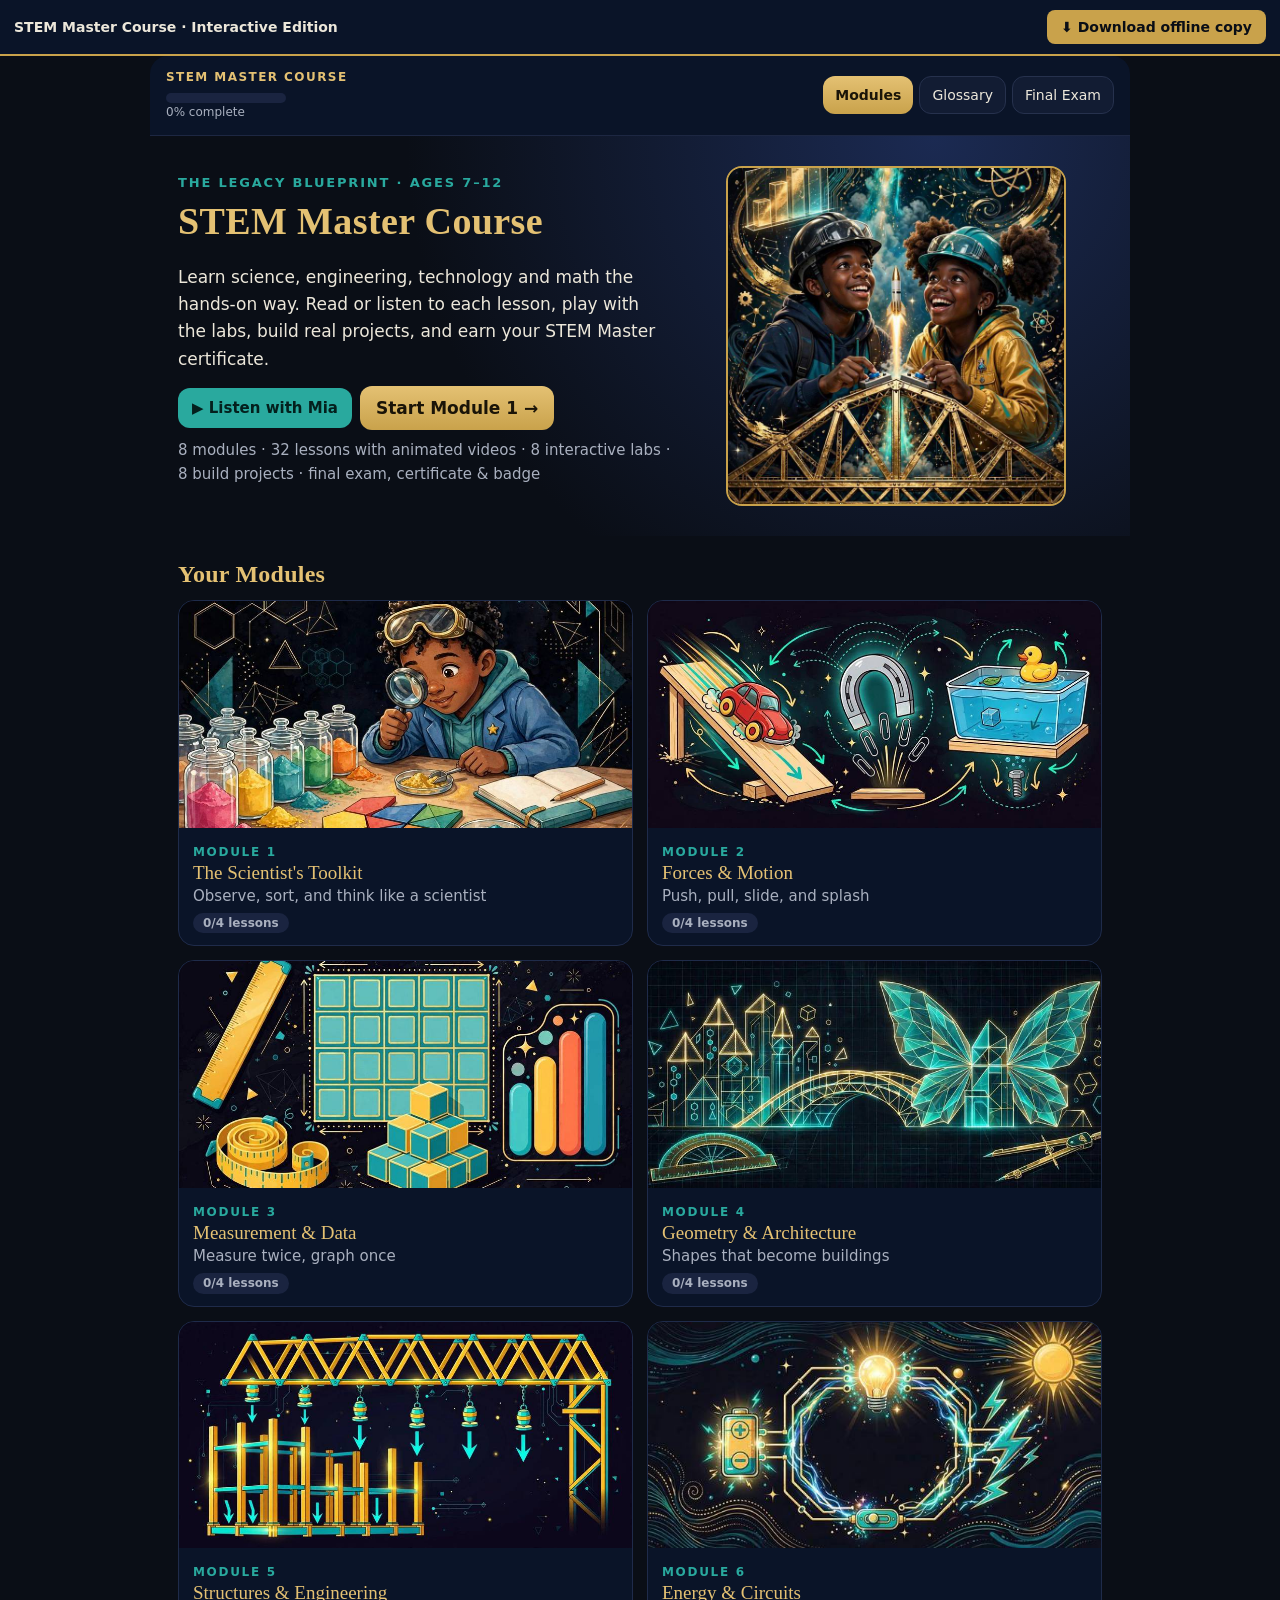
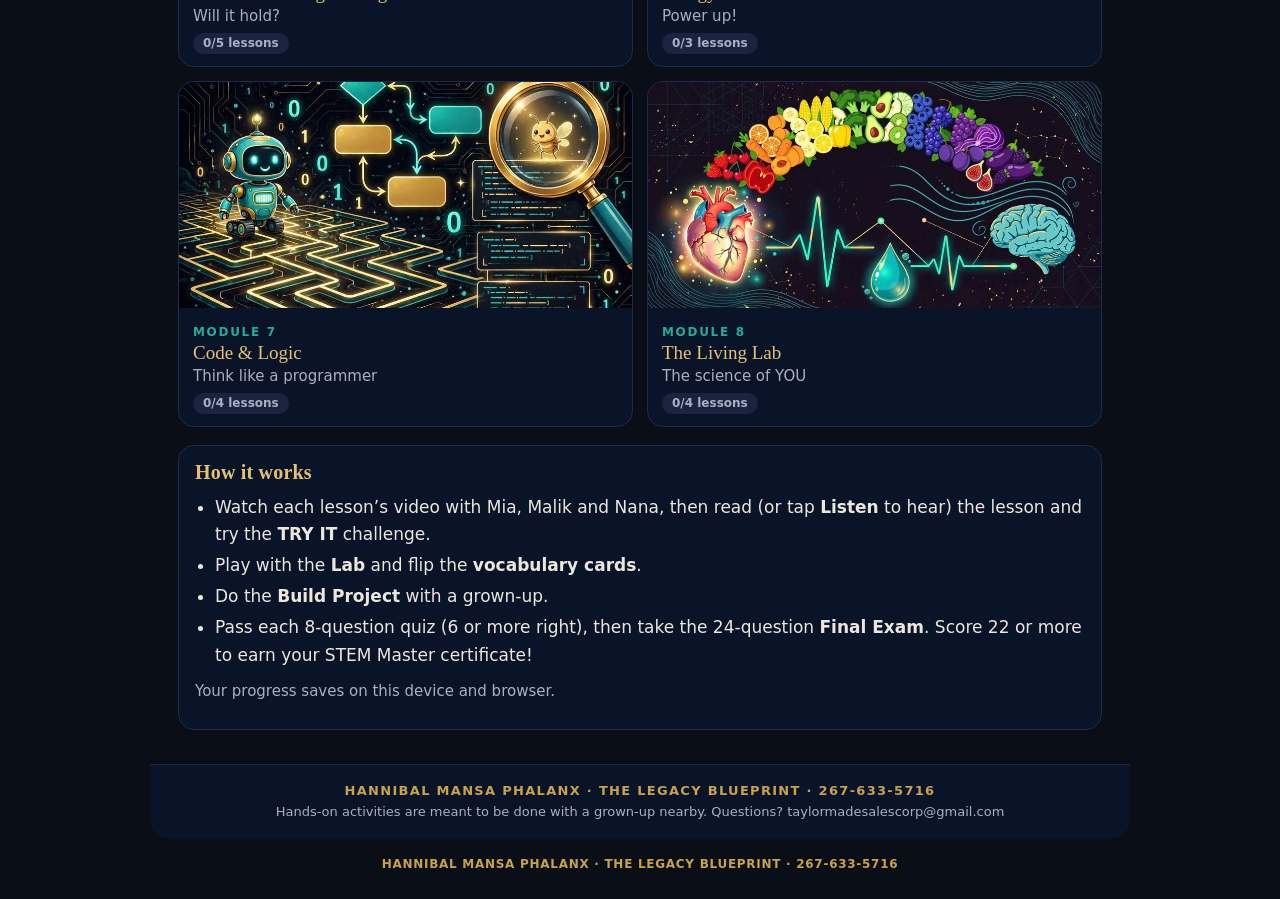
==== docs/stem-course/index.html @ 764b4c74 "STEM course: re-voiced lesson and module videos (one voice per character), GitHub Pages edition in d" ====
<!doctype html><html lang="en"><head><meta charset="utf-8"><meta name="viewport" content="width=device-width,initial-scale=1"><meta name="robots" content="noindex,nofollow"><title>STEM Master Course</title></head><body style="margin:0;background:#0A0E16;padding:0"><div style="background:#0A1428;border-bottom:2px solid #C9A24B;padding:10px 14px;display:flex;flex-wrap:wrap;gap:10px;align-items:center;justify-content:space-between;font:600 14px/1.3 system-ui,sans-serif;color:#ECE7DA"><span>STEM Master Course · Interactive Edition</span><a href="STEM-Master-Course-Offline.zip" download style="background:#C9A24B;color:#0A0E16;text-decoration:none;padding:8px 14px;border-radius:8px;font-weight:800">⬇ Download offline copy</a></div><div id="hmpc"><noscript>This course needs JavaScript turned on. Please enable JavaScript in your browser to start learning.</noscript><div id="hmpc-root">Loading your STEM course…</div></div>
<style>
#hmpc{--ob:#0A0E16;--ob2:#0A1428;--ob3:#121c33;--gold:#C9A24B;--gold2:#E4C173;--cream:#ECE7DA;--teal:#29A99E;--red:#e0675a;--mut:#a9b0bf;
background:var(--ob);color:var(--cream);font-family:"Nunito","Trebuchet MS",system-ui,-apple-system,sans-serif;font-size:17px;line-height:1.6;border-radius:18px;overflow:hidden;max-width:980px;margin:0 auto;text-align:left;-webkit-text-size-adjust:100%}
#hmpc *{box-sizing:border-box}
#hmpc h1,#hmpc h2,#hmpc h3,#hmpc h4{font-family:Georgia,"Times New Roman",serif;color:var(--gold2);line-height:1.2;margin:0 0 .5em;letter-spacing:.01em;text-transform:none}
#hmpc h1{font-size:30px}#hmpc h2{font-size:24px}#hmpc h3{font-size:20px}#hmpc h4{font-size:17px;color:var(--gold)}
#hmpc p{margin:0 0 .8em;color:var(--cream)}
#hmpc a{color:var(--gold2)}
#hmpc img{max-width:100%;display:block;height:auto}
#hmpc button{font:inherit;cursor:pointer;border:0;border-radius:12px;min-height:44px;padding:10px 16px;line-height:1.2;transition:transform .1s,background .2s;text-transform:none;letter-spacing:normal;box-shadow:none;margin:0;width:auto}
#hmpc button:active{transform:scale(.97)}
#hmpc button:focus-visible,#hmpc input:focus-visible{outline:3px solid var(--teal);outline-offset:2px}
#hmpc .b-gold{background:linear-gradient(180deg,var(--gold2),var(--gold));color:#1a1408;font-weight:800}
#hmpc .b-teal{background:var(--teal);color:#04201d;font-weight:800}
#hmpc .b-ghost{background:transparent;color:var(--gold2);border:1.5px solid var(--gold)}
#hmpc .b-dim{background:var(--ob3);color:var(--cream);border:1px solid #26314d}
#hmpc input[type=text],#hmpc input[type=number]{font:inherit;background:#0e1730;color:var(--cream);border:1.5px solid #34406a;border-radius:10px;padding:10px 12px;min-height:44px;width:100%;max-width:260px}
#hmpc input[type=range]{width:100%;accent-color:var(--teal)}
#hmpc .wrap{padding:18px 16px 28px}
#hmpc .top{display:flex;align-items:center;gap:10px;justify-content:space-between;padding:12px 16px;background:var(--ob2);border-bottom:1px solid #1d2742;position:sticky;top:0;z-index:5}
#hmpc .brand{font-weight:900;letter-spacing:.12em;font-size:12px;color:var(--gold2);text-transform:uppercase}
#hmpc .nav{display:flex;gap:6px;flex-wrap:wrap}
#hmpc .nav button{min-height:38px;padding:6px 12px;font-size:14px}
#hmpc .bar{height:10px;background:#1a2440;border-radius:99px;overflow:hidden}
#hmpc .bar>i{display:block;height:100%;background:linear-gradient(90deg,var(--teal),var(--gold2));border-radius:99px;transition:width .4s}
#hmpc .hero{display:grid;gap:18px;align-items:center;padding:20px 16px;background:radial-gradient(circle at 80% 0,#1b2a52 0,var(--ob) 60%)}
#hmpc .hero img{border-radius:16px;border:2px solid var(--gold);width:100%;max-width:340px;justify-self:center}
#hmpc .kicker{color:var(--teal);font-weight:800;font-size:13px;letter-spacing:.14em;text-transform:uppercase;margin-bottom:6px}
#hmpc .grid{display:grid;gap:14px;grid-template-columns:1fr}
#hmpc .card{background:var(--ob2);border:1px solid #1f2b4a;border-radius:16px;overflow:hidden}
#hmpc .card .in{padding:14px 16px}
#hmpc .mcard{text-align:left;padding:0;background:var(--ob2);border:1px solid #1f2b4a;border-radius:16px;overflow:hidden;color:var(--cream);width:100%;display:block}
#hmpc .mcard img{width:100%;aspect-ratio:2/1;object-fit:cover}
#hmpc .mcard .in{padding:12px 14px}
#hmpc .mnum{color:var(--teal);font-size:12px;font-weight:900;letter-spacing:.14em}
#hmpc .mt{font-family:Georgia,serif;font-size:19px;color:var(--gold2);display:block;margin:2px 0}
#hmpc .pill{display:inline-block;padding:3px 10px;border-radius:99px;font-size:12px;font-weight:800;background:#1a2440;color:var(--mut)}
#hmpc .pill.ok{background:rgba(41,169,158,.18);color:#5fe0d3}
#hmpc .banner{width:100%;aspect-ratio:2.4/1;object-fit:cover}
#hmpc .tabs{display:flex;gap:6px;overflow-x:auto;padding:10px 16px;background:var(--ob2);border-bottom:1px solid #1d2742;scrollbar-width:thin}
#hmpc .tabs button{white-space:nowrap;min-height:38px;padding:6px 12px;font-size:14px;background:var(--ob3);color:var(--cream);border:1px solid #26314d}
#hmpc .tabs button.on{background:var(--gold);color:#1a1408;font-weight:800;border-color:var(--gold)}
#hmpc .lesson{border-left:4px solid var(--gold);padding:4px 0 4px 14px;margin:18px 0}
#hmpc .try{background:rgba(41,169,158,.1);border:1px dashed var(--teal);border-radius:12px;padding:12px 14px;margin:10px 0}
#hmpc .try b{color:#5fe0d3}
#hmpc .safety{background:rgba(224,103,90,.12);border:1px solid var(--red);border-radius:12px;padding:12px 14px;margin:12px 0}
#hmpc .listen{display:inline-flex;align-items:center;gap:8px;background:var(--teal);color:#04201d;font-weight:800;font-size:15px;min-height:40px;padding:6px 14px}
#hmpc .vocab{display:grid;grid-template-columns:repeat(2,1fr);gap:10px}
#hmpc .flip{perspective:800px;min-height:118px;background:none;padding:0;border-radius:14px}
#hmpc .flip .fi{position:relative;width:100%;height:100%;min-height:118px;transition:transform .5s;transform-style:preserve-3d}
#hmpc .flip.f .fi{transform:rotateY(180deg)}
#hmpc .flip .fa,#hmpc .flip .fb{position:absolute;inset:0;backface-visibility:hidden;-webkit-backface-visibility:hidden;border-radius:14px;display:flex;align-items:center;justify-content:center;padding:10px;text-align:center}
#hmpc .flip .fa{background:var(--ob3);border:1.5px solid var(--gold);color:var(--gold2);font-weight:900;font-size:15px;letter-spacing:.06em}
#hmpc .flip .fb{background:var(--gold);color:#1a1408;transform:rotateY(180deg);font-size:14px;font-weight:700}
#hmpc .lab{background:#0c1530;border:1.5px solid var(--teal);border-radius:16px;padding:14px;margin:12px 0}
#hmpc .row{display:flex;gap:8px;flex-wrap:wrap;align-items:center;margin:8px 0}
#hmpc .fb-ok{color:#5fe0d3;font-weight:800}
#hmpc .fb-no{color:#ff9d92;font-weight:800}
#hmpc .q{background:var(--ob2);border:1px solid #1f2b4a;border-radius:14px;padding:14px;margin:12px 0}
#hmpc .q .opts{display:grid;gap:8px;margin-top:8px}
#hmpc .q .opts button{text-align:left;background:var(--ob3);color:var(--cream);border:1.5px solid #2a3658;width:100%}
#hmpc .q .opts button.sel{border-color:var(--gold2);background:#1d2848}
#hmpc .q .opts button.right{border-color:var(--teal);background:rgba(41,169,158,.2)}
#hmpc .q .opts button.wrong{border-color:var(--red);background:rgba(224,103,90,.18)}
#hmpc .why{font-size:15px;color:var(--mut);margin-top:8px}
#hmpc ol.steps{padding-left:22px;margin:0 0 10px}#hmpc ol.steps li{margin:6px 0}
#hmpc ul.dots{padding-left:20px;margin:0 0 10px}#hmpc ul.dots li{margin:4px 0}
#hmpc svg text{font-family:"Nunito","Trebuchet MS",sans-serif}
#hmpc .diagram{background:#0c1530;border:1px solid #24305a;border-radius:14px;padding:10px;margin:12px 0}
#hmpc .vwrap{margin:6px 0 16px}#hmpc .mvideo{width:100%;border-radius:14px;border:2px solid var(--gold);background:#000;display:block;aspect-ratio:16/9}
#hmpc .foot{background:var(--ob2);border-top:1px solid #1d2742;padding:16px;text-align:center;font-size:13px;color:var(--mut)}
#hmpc .foot b{color:var(--gold);letter-spacing:.1em}
#hmpc .cert{background:var(--cream);color:#1a1408;border:10px double var(--gold);border-radius:8px;padding:28px 20px;text-align:center;margin:12px 0}
#hmpc .cert h2{color:#7a5a12;font-size:28px}#hmpc .cert p{color:#2a2416}
#hmpc .cert .nm{font-family:Georgia,serif;font-size:30px;color:#0A1428;border-bottom:2px solid var(--gold);display:inline-block;padding:0 18px 4px;margin:8px 0 12px}
#hmpc .muted{color:var(--mut);font-size:15px}
#hmpc .gl{display:grid;gap:8px}
#hmpc .gl div{background:var(--ob2);border:1px solid #1f2b4a;border-radius:12px;padding:10px 12px}
#hmpc .gl b{color:var(--gold2);letter-spacing:.05em}
#hmpc .center{text-align:center}
#hmpc .robo{display:grid;grid-template-columns:repeat(5,1fr);gap:4px;max-width:300px;margin:8px 0}
#hmpc .robo div{aspect-ratio:1;border-radius:8px;background:#16213f;display:flex;align-items:center;justify-content:center;font-size:22px}
#hmpc .robo .w{background:#3a2a1a}#hmpc .robo .g{background:rgba(41,169,158,.35)}
#hmpc .prog{font-family:ui-monospace,Menlo,monospace;background:#070b14;border:1px solid #26314d;border-radius:10px;padding:8px 10px;min-height:44px;word-break:break-all;color:#5fe0d3}
@media(min-width:700px){#hmpc .hero{grid-template-columns:1.2fr 1fr;padding:30px 28px}#hmpc .grid{grid-template-columns:1fr 1fr}#hmpc .wrap{padding:24px 28px 34px}#hmpc .vocab{grid-template-columns:repeat(3,1fr)}#hmpc h1{font-size:38px}}
@media print{body *{visibility:hidden!important}#hmpc .cert,#hmpc .cert *{visibility:visible!important}#hmpc .cert{position:fixed;left:0;top:0;width:100%;margin:0}}
</style>
<script>
(function(){
"use strict";
var D={"welcome":"Learn science, engineering, technology and math the hands-on way. Read or listen to each lesson, play with the labs, build real projects, and earn your STEM Master certificate.","mods":[{"n":1,"title":"The Scientist's Toolkit","tag":"Observe, sort, and think like a scientist","intro":"Every scientist — from lab researchers to bridge engineers — starts with the same tools: sharp eyes, good questions, and honest records. In this module you will train your senses, sort the world into groups, spot patterns, and run your first real experiment using the scientific method.","objs":["Use all five senses to make careful observations.","Sort objects by their properties.","Find and extend patterns.","Follow the five steps of the scientific method."],"lessons":[{"num":"1.1","title":"Your Five Super-Senses","paras":["Scientists observe with their five senses: sight, hearing, smell, taste, and touch.","A good observation describes exactly what you notice, not how you feel about it. \"The leaf is green and waxy\" is an observation. \"The leaf is pretty\" is an opinion.","Each sense catches different clues. Your eyes see color and shape. Your ears hear high and low sounds, and loud and soft ones. Your nose can warn you before your eyes do, like when you smell rain before a storm arrives. Your skin tells you if something is rough or smooth, hot or cold.","Safety rule: scientists never taste or touch unknown things. In a lab, you only use taste and touch when your teacher says it is safe."],"try":"Close your eyes. Have a partner hand you three objects. Describe each using touch alone — then open your eyes and check. How many properties did you get right?"},{"num":"1.2","title":"Sorting the World","paras":["Sorting means grouping things by a shared property: color, shape, size, texture, or what they are made of. When you sort your toys into bins, you are doing exactly what museum scientists do with fossils.","The property you choose is called the sorting rule. One collection can be sorted many ways — buttons can be sorted by color, by number of holes, or by size. Each rule shows you something different.","Engineers sort too. Builders sort materials: wood here, steel there, glass over there. Sorting keeps big projects organized."],"try":"Grab 20 small objects. Sort them by one rule, then re-sort the same objects by a different rule. Which rule was easiest? Which showed you something surprising?"},{"num":"1.3","title":"Patterns Everywhere","paras":["A pattern is anything that repeats in a regular way: red-blue-red-blue, or 2-4-6-8. Once you find the rule of a pattern, you can predict what comes next — and prediction is the heart of science.","Patterns hide in nature: the stripes on a tiger, the segments of a pinecone, day following night. They hide in buildings too: windows marching across a skyscraper in a perfect row.","Math patterns use numbers. In 5, 10, 15, 20, the rule is 'add 5.' The next number is 25. Finding rules in number patterns trains the same brain muscle engineers use to spot problems in data."],"try":"What comes next? 3, 6, 9, 12, __. Now make up your own number pattern and challenge a partner to find your rule."},{"num":"1.4","title":"The Scientific Method","paras":["The scientific method is a five-step recipe for discovering truth: 1) Ask a QUESTION. 2) Make a HYPOTHESIS — a testable prediction. 3) TEST it with a fair experiment. 4) OBSERVE and record DATA. 5) Draw a CONCLUSION.","A fair test changes only ONE thing at a time. If you test whether ramp height affects car speed, you must use the same car and the same ramp surface every time — only the height changes. Everything else stays the same.","Here is the secret most people miss: a hypothesis that turns out wrong is still a success. You learned something true about the world. Scientists celebrate wrong predictions because each one points toward the right answer."],"try":"Question: does ice melt faster in sunlight or in shade? Write your hypothesis. Then test it with two ice cubes, one in each spot. Write down what you see every 5 minutes."}],"build":{"title":"The Mystery Powder Lab","mission":"Use observation and sorting to tell three mystery white powders apart — like a forensic scientist.","materials":["Salt, sugar, and baking soda (labeled A, B, C by a grown-up)","3 spoons","Magnifier","3 cups of water","Paper and pencil for your data table"],"steps":["SAFETY FIRST: look and touch only. Do NOT taste anything.","Observe each powder with your eyes and the magnifier. Record color, grain size, and shape.","Rub a pinch between your fingers. Record how each feels.","Stir one spoonful of each into its own cup of water. Watch for 2 minutes. Record what happens.","Sort your observations into a table. Which powder is which? Write your conclusion and your evidence."],"think":["Which powder has the biggest grains?","Which one disappeared fastest in water?","Which two look most alike, and how did you tell them apart?"],"science":"You just did real analytical science. Forensic labs identify unknown substances the same way: observe properties, run tests, compare results, and conclude based on evidence — never on guessing."}},{"n":2,"title":"Forces & Motion","tag":"Push, pull, slide, and splash","intro":"Everything that moves does so because a force pushed or pulled it. In this module you will race cars down ramps, boss magnets around, and discover why some things float and others sink. Forces are invisible — but their effects are everywhere.","objs":["Describe pushes and pulls as forces.","Explain how ramp height and friction change motion.","Predict what magnets will attract or repel.","Connect floating and sinking to density."],"lessons":[{"num":"2.1","title":"Pushes and Pulls","paras":["A force is simply a push or a pull. Kicking a ball is a push. Opening a door is a pull. Every motion you have ever seen started with a force.","Bigger forces make bigger changes. A gentle push rolls a ball slowly; a hard kick sends it flying. The direction of the force decides the direction of the motion — push the swing from behind and it moves forward.","Engineers think in forces all day. When they design a bridge, they ask: which way will the wind push? How hard will traffic press down? Every structure is an answer to forces."],"try":"Roll a ball with a soft push, then a hard push. Measure how far each roll goes. What changed — and what stayed the same?"},{"num":"2.2","title":"Friction and Ramps","paras":["Friction is the force that fights sliding. Rough surfaces, like carpet, grab things and slow them down. Smooth surfaces, like ice, let things glide. That is why sleds zoom on snow but crawl on grass.","A ramp turns height into speed. Gravity pulls the car down the slope. A steeper ramp gives gravity a stronger pull, so the car goes faster and rolls farther.","Here is how to make it a fair test. To prove that height matters, keep the car, the ramp surface, and the way you let go exactly the same. Change ONLY the height. That is the scientific method from Module 1 in action!"],"try":"Slide a book across carpet, then across a smooth floor. Which surface has more friction? How could you measure the difference?"},{"num":"2.3","title":"Marvelous Magnets","paras":["Magnets pull certain metals — iron and steel — toward them without touching. This invisible pull works through paper, water, and even your hand.","Every magnet has two poles: north and south. Opposite poles ATTRACT (pull together). Like poles REPEL (push apart). You can feel the repel force pushing back when you force two north poles together.","Magnets are engineering tools, not just toys. They hold cabinet doors shut, spin the motors in fans and electric cars, and let maglev trains float above their tracks."],"try":"Tape a paperclip to a string. Can you lift it with a magnet without touching it? Now try through a book. What blocks the pull — and what doesn't?"},{"num":"2.4","title":"Sink or Float","paras":["Whether something floats depends on density. Density means how much stuff is packed into a space. Things that are less dense than water float. Things that are more dense than water sink.","A giant steel ship floats because it is full of air. When you count the steel and all that air together, the ship is less dense than water.","Shape matters too. A ball of clay sinks, but the same clay pressed into a wide bowl can float. Boat builders use this trick: they spread the weight out over more water.","Always predict before you test! Scientists make a guess first (your hypothesis from Module 1), and then they check. Were you surprised by anything? A surprise is data, too."],"try":"Predict sink or float for 6 household objects, then test them in a tub. Which prediction surprised you most?"}],"build":{"title":"Ramp Racers","mission":"Run a fair test: does ramp height change how far a car rolls?","materials":["A board or tray (your ramp)","Books to raise one end","A toy car","Ruler or measuring tape","Paper and pencil for your data table"],"steps":["Ask your QUESTION: does a higher ramp make the car roll farther? Write your HYPOTHESIS.","Set the ramp LOW (1 book). Release the car from the top — do not push. Measure how far it rolls past the ramp. Repeat 3 times.","Raise the ramp to MEDIUM (2 books). Repeat 3 runs. Then HIGH (3 books). Repeat 3 runs.","Record every run in a table. Find the average distance for each height.","Draw your CONCLUSION: did height matter? Was your hypothesis right?"],"think":["Why do we release instead of push?","Why repeat each height 3 times?","What would happen with a heavier car? How could you test it fairly?"],"science":"You controlled variables, repeated trials, and averaged results — the exact method professional engineers use when they test everything from car brakes to airplane wings."}},{"n":3,"title":"Measurement & Data","tag":"Measure twice, graph once","intro":"Numbers turn guesses into knowledge. In this module you will master rulers, walk perimeters, cover areas, fill volumes, and turn messy measurements into clean graphs that reveal the truth at a glance.","objs":["Measure length accurately with a ruler.","Estimate before measuring.","Calculate perimeter, area, and volume.","Read and build bar graphs."],"lessons":[{"num":"3.1","title":"Rulers and Estimates","paras":["A ruler turns \"kind of long\" into \"exactly 7 inches.\" Line up the zero mark with one end of the object. Then read the number at the other end. Engineers say, \"Measure twice, cut once,\" because checking is better than guessing.","Before you measure, ESTIMATE. An estimate is a smart guess, like \"I think the book is 6 blocks long.\" Then measure and compare. Estimating trains your brain to sense size, and engineers do it all the time.","Pick the right unit for the job. Use inches or centimeters for small things, feet or meters for rooms, and miles or kilometers for long trips.","Using the wrong units can cause real disasters. A famous spacecraft was lost because one team used pounds (imperial units) and another team used newtons (metric units)."],"try":"Estimate the length of your shoe in blocks, then measure it. How close was your estimate? Try again with your hand — are you getting better?"},{"num":"3.2","title":"Perimeter and Area","paras":["PERIMETER is the trip around a shape. Walk every edge and add the lengths. A rectangle 4 by 3 has perimeter 4 + 3 + 4 + 3 = 14 units. Fences, picture frames, and running tracks are all perimeter problems.","AREA is how much flat space a shape covers — count the unit squares inside. That same 4-by-3 rectangle covers 12 squares. Floors, carpets, and gardens are area problems: area tells builders how much material to buy.","Shortcut for rectangles: perimeter = 2 × (length + width), and area = length × width. But never trust a shortcut you can't explain — walk the edges and count the squares first, then use the fast way."],"try":"Find the perimeter and area of your bedroom door in footsteps. Then check: does area = length × width match your square count?"},{"num":"3.3","title":"Volume: Filling Space","paras":["VOLUME measures how much 3D space something fills, counted in cubes. A box that is 4 cubes long, 3 cubes wide, and 2 cubes tall holds 4 × 3 × 2 = 24 cubes. Each layer holds 12 cubes, and there are 2 layers.","Volume answers the question \"How much fits inside?\" It tells you how much air fills a room, how much water fills a pool, or how many boxes fit in a moving truck.","Length × width × height works for boxes. For strange shapes, scientists drop the object in water and measure how much the water rises. The rise is equal to the object's volume. Clever!"],"try":"How many sugar cubes (or dice) fit in a small box? Predict first, then fill it layer by layer. Multiply length × width × height — does it match?"},{"num":"3.4","title":"Graphs Tell the Story","paras":["A bar graph compares amounts so your eyes can see the winner instantly. Taller bar = bigger number. Scientists graph data because patterns hide in tables but jump out in pictures.","To build one: label what you measured along the bottom, mark numbers up the side, and draw one bar per item. Keep bar widths equal and leave gaps between bars.","Reading a graph is a superpower. Which bar is tallest? How much taller? Are any bars equal? Every news chart, sports stat, and science report is asking you these same questions."],"try":"Count the books in three rooms of your home. Make a bar graph of the results. Which room wins — and by how many books?"}],"build":{"title":"Measure Your World","mission":"Estimate, measure, and graph five objects — then judge your estimating skill with data.","materials":["Ruler or measuring tape","5 objects of different sizes","Paper and pencil","Crayons for your graph"],"steps":["Choose 5 objects. For each, ESTIMATE its length in inches and write it down. No measuring yet!","Now MEASURE each object carefully, lining up the zero mark. Record the real lengths.","For each object, find your error: how far off was your estimate?","Build a BAR GRAPH with two bars per object — estimate vs. real. Label everything.","Compute your average error. Set a goal: can you get your average error under 1 inch next time?"],"think":["Which objects were hardest to estimate? Why?","Did your estimates get better as you went? What did your brain learn?","Where would bad estimating cause real problems?"],"science":"You calibrated a mental instrument — your own sense of size. Carpenters, surgeons, and pilots all train this same skill: estimate first, verify with tools, track the error, improve."}},{"n":4,"title":"Geometry & Architecture","tag":"Shapes that become buildings","intro":"Buildings are geometry you can walk through. In this module you will see shapes hiding in skylines, mirror buildings in half, shrink rooms onto paper, measure angles like a pro, and read blueprints from a bird's-eye view.","objs":["Identify shapes and angles in real structures.","Use symmetry to complete designs.","Draw to scale and read top-view blueprints.","Decode basic blueprint symbols."],"lessons":[{"num":"4.1","title":"Shapes in the Skyline","paras":["Look at any city: triangle roofs, rectangle walls, circle windows, arch doorways. Architects compose buildings from shapes the way writers compose sentences from words.","Some shapes are structural heroes. The TRIANGLE is the strongest shape — it cannot wobble without changing its side lengths, which is why bridges wear triangle armor called trusses. ARCHES and DOMES are curve heroes: they spread weight along their curve instead of letting it pile in one spot.","Once you see shapes in buildings, you cannot unsee them. That is the beginning of architectural vision."],"try":"Shape hunt! Look at the nearest building and list every shape you can find. Can you spot a triangle doing structural work?"},{"num":"4.2","title":"Symmetry: Nature's Favorite Trick","paras":["SYMMETRY means one half mirrors the other. Draw an imaginary line down the middle of a butterfly: left matches right. Buildings love symmetry because it looks balanced and distributes weight evenly.","To test for symmetry, fold the shape along the suspected mirror line. If both halves match exactly, you found it. Some shapes have many mirror lines (a square has four); some have none.","Architects use symmetry as a shortcut: design half the building, mirror it, and the design is done. Nature invented the trick first — your face is (almost) symmetric."],"try":"Draw half a house on folded paper, then trace the mirror half. Open it — perfect symmetry! Now find 3 symmetric objects in your home."},{"num":"4.3","title":"Scale: Small Paper, Big Building","paras":["Architects draw buildings small and build them big using SCALE. A scale like '1 square = 2 feet' is a promise: every square on paper stands for 2 feet of real building.","To use scale, divide real feet by feet-per-square. A 12-by-16-foot room at 1 square = 2 feet becomes 6 by 8 squares. Get the scale wrong and the door won't fit — a mistake that costs real money.","Scale models work the same way in 3D. A dollhouse is a house at tiny scale. Engineers test ideas on models before committing to the full-size build."],"try":"On graph paper, draw your bedroom at 1 square = 1 foot. Measure your real room first — does your drawing match?"},{"num":"4.4","title":"Angles and Blueprints","paras":["An ANGLE tells you how wide a corner opens. We measure angles in degrees. A square corner is called a RIGHT ANGLE, and it measures 90°. Buildings are full of right angles, like where walls meet floors and where window frames join.","A protractor is the tool that measures angles. Steep angles, like 45° braces, fight sideways pushes. Wide, low angles spread weight out. Every angle in a building has a job.","BLUEPRINTS are maps for builders, drawn as if you were looking down from above. They use symbols: thick lines for walls, double lines for windows, and a gap with a curved line for a door. Reading the symbols lets you \"see\" the building before it exists."],"try":"Angle hunt! Find and count every right angle in one room. Then sketch the room's top view — your first blueprint."}],"build":{"title":"Dream Room Floor Plan","mission":"Draft a real, to-scale floor plan of your dream bedroom — like a working architect.","materials":["Graph paper","Ruler","Pencil and eraser","Measuring tape"],"steps":["Set your scale: 1 square = 1 foot. Measure your real bedroom's length and width.","Draw the room's walls on graph paper at scale. Double-check your math.","Add a DOOR (gap with swing arc) and at least one WINDOW (double lines in the wall).","Place furniture as labeled rectangles, drawn to scale. Can the door swing freely? Check your flow!","Present your plan: walk a partner through it like an architect pitching a client."],"think":["Does your door hit any furniture when it swings?","Which wall should hold the window for the best light?","What would you change if the room were 2 feet wider?"],"science":"You just did schematic design — the first phase of real architecture. Every building on Earth started as lines on paper exactly like yours."}},{"n":5,"title":"Structures & Engineering","tag":"Will it hold?","intro":"Measuring is done. Now the engineer's question: WILL IT HOLD? In this module you will build with triangles, balance loads, raise columns, stretch spans, and learn the golden loop of engineering — test, fail, fix, fly.","objs":["Explain why triangles and trusses are strong.","Distinguish dead loads from live loads.","Describe how columns, beams, and span work together.","Apply the test-and-redesign loop to a real build."],"lessons":[{"num":"5.1","title":"Triangles and Trusses","paras":["The triangle is the only shape that cannot wobble without stretching its sides. Push a square and it collapses into a diamond; push a triangle and it holds. That rigidity is why engineers build with them.","A TRUSS is a team of triangles joined into a framework. When weight presses down on one point, the triangles pass the force along to their neighbors until it reaches the ground. Load shared is load survived.","Look for trusses on real bridges, crane arms, and roof frames. Once you know the triangle trick, you will see it holding up the modern world."],"try":"Build a square from straws and tape, then a triangle. Push each sideways. Which wobbles? Now brace your square with a diagonal straw — what did you just build?"},{"num":"5.2","title":"Loads: The Weight of the World","paras":["Every structure carries two kinds of weight. DEAD LOAD is the building's own weight — steel, concrete, glass, always there. LIVE LOAD is everything temporary: people, furniture, cars, wind, snow.","Engineers add them up and then build stronger than the total, with a safety margin. A bridge rated for 10 tons is actually built to hold much more — because real life is full of surprises.","Too much load in the wrong place causes failure. That is why engineers test with weights before opening day, and why you will load-test your own bridge in this module's simulation."],"try":"List the dead loads and live loads on your kitchen table. Which live load would be the hardest to predict?"},{"num":"5.3","title":"Columns, Beams, and Span","paras":["COLUMNS stand and carry weight DOWN to the ground. BEAMS lie across and carry weight SIDEWAYS to the columns. Together they form the skeleton of almost every building.","Remove one column and the beam above must span farther — and longer spans are harder. SPAN is the distance between supports: short spans are easy, long spans demand deeper trusses and stronger beams.","This is why the longest bridges on Earth — suspension and cable-stayed giants — look so dramatic. Their spans are enormous, so their engineering must be extraordinary."],"try":"Lay a ruler between two books (a beam on columns). Press the middle — how much does it sag? Now stack two rulers. What changed, and why?"},{"num":"5.4","title":"Test, Fail, Fix, Fly","paras":["Here is the engineer's golden loop: TEST your design, let it FAIL, find the weak spot, FIX it, and test again. Every great bridge was once a broken model.","Failure is data. When a model falls down, it shows you exactly where the design was weakest. You could never learn that just by thinking. Engineers celebrate failures in the lab so they never happen in real life.","When you redesign, change only ONE thing at a time, just like a fair test from Module 1. Change the truss, then test again. Change the material, then test again. Small changes and honest notes lead to steady progress."],"try":"Build any tower from blocks. Load it until it falls. Before rebuilding, write down exactly where it failed — then fix only that spot."},{"num":"5.5","title":"Budgets: Engineering with Money","paras":["Real projects have budgets — and the cheapest design that works usually wins. If a tile costs $2 and you need 12, that's 12 × $2 = $24. Add every material the same way.","CONSTRAINTS are rules your design must obey: budget caps, lot sizes, minimum rooms. Constraints aren't cages; they're the game. The best engineers win inside the rules.","Try it: 12 tiles at $2 ($24), 4 beams at $5 ($20), 2 windows at $8 ($16). Total: $60. Now ask — could you redesign to hit $50 without breaking the rules?"],"try":"Price a dream treehouse. List 5 materials with a price and an amount for each. What is your total? Now cut your total by 20%. What would you change?"}],"build":{"title":"The Paper Bridge Challenge","mission":"Engineer a paper bridge that holds the most pennies — then redesign it to hold more.","materials":["Paper sheets","Two books (your supports)","Pennies or small coins","Tape (optional)","Paper and pencil"],"steps":["Set the books 4 inches apart. Lay a flat sheet across — your first beam bridge.","PREDICT how many pennies it will hold. Then load pennies in the center, one at a time, until it collapses. Record the number.","REDESIGN: fold a new sheet into an accordion (W-shape) or add triangle trusses. Predict again.","Test your redesign the same fair way. Record the new number.","Compare: which design won, and by how much? Write your conclusion like an engineer."],"think":["Where did the flat bridge fail first — middle or ends?","Why does folding make paper stronger without adding weight?","What would you try on a third design?"],"science":"Folding puts more material farther from the center, which resists bending — the same reason steel beams are shaped like the letter I. You just discovered structural engineering's favorite trick."}},{"n":6,"title":"Energy & Circuits","tag":"Power up!","intro":"ENERGY is the ability to do work. Energy never disappears. It only changes from one form to another. In this module you will follow energy from batteries to bulbs, build real circuits, and learn why a broken loop means darkness.","objs":["Define energy and name its forms.","Trace energy transfers in everyday devices.","Build a working circuit with a switch.","Explain what happens when a circuit breaks."],"lessons":[{"num":"6.1","title":"What Is Energy?","paras":["ENERGY is the ability to do work — to move something, heat something, or light something up. A rolling ball has motion energy. A hot stove has heat energy. A flashlight beam is light energy.","Energy never disappears; it TRANSFERS from one form to another. Rub your hands fast: motion energy becomes heat energy. A toaster turns electrical energy into heat and light.","Everything you do runs on energy transfers. Eating transfers food energy into motion energy. A car transfers gasoline energy into motion (and a lot of heat)."],"try":"Energy hunt! Find 5 energy transfers happening in your home right now. For each, name the starting form and the ending form."},{"num":"6.2","title":"Circuits: The Electric Loop","paras":["A CIRCUIT is a closed loop that electricity flows around: battery → wire → bulb → wire → back to the battery. If the loop breaks anywhere, the flow stops and the bulb goes dark.","Each part has a job. The BATTERY is the pump that pushes electricity around the loop. The WIRES are the pipes, and they must be made of conductors like copper or aluminum. The BULB is where electrical energy turns into light and heat.","Electricity needs a complete path. One loose wire, one gap, or one break, and nothing works. Electricians spend a lot of their time hunting for breaks in loops."],"try":"Draw a circuit with a battery, two wires, and a bulb. Now draw the same circuit with one wire disconnected. Label what happens."},{"num":"6.3","title":"Switches and Control","paras":["A SWITCH is a deliberate break in the circuit that you can open and close. Flip it closed: the loop completes and the bulb lights. Flip it open: the loop breaks and darkness returns.","Every light switch, power button, and remote control is just a fancy circuit-breaker. Engineers design switches to be safe, quick, and reliable — a switch that sparks or sticks is a failed design.","Advanced circuits add more parts in the loop: buzzers, motors, sensors. But the rule never changes — no closed loop, no flow."],"try":"Find 5 switches in your home. For each, figure out what circuit it opens and closes. Bonus: find one switch that controls something surprising."}],"build":{"title":"Light It Up: The Paper Circuit Card","mission":"Build a real working circuit on a greeting card — with a switch you design yourself.","materials":["CR2032 coin battery","Copper tape (or aluminum foil strips)","Small LED","Index card or cardstock","Paperclip","Tape"],"steps":["SAFETY: a grown-up must handle the coin battery. Never put it in your mouth, and keep coin batteries away from little kids and pets. Swallowing one is an emergency — call 911 right away.","Plan your loop on paper: battery → copper tape path → LED legs → copper tape path → battery. The LED's longer leg connects toward the battery's + side.","Lay copper tape along your planned path on the card. Press the LED legs onto the tape and tape them down.","Slide the battery under the tape at the gap — does the LED light? If not, debug: check every connection (Module 7 skills!).","Add your SWITCH: leave a gap in one tape path and bridge it with a paperclip. Clip on = light. Clip off = dark. Decorate your card!"],"think":["Which LED leg had to touch which battery side?","What happened when you flipped the battery over?","Where exactly did you put the switch, and why does that spot work?"],"science":"You built a series circuit — the same basic loop inside flashlights and toys. Engineers prototype electronics on paper and breadboards before manufacturing anything."}},{"n":7,"title":"Code & Logic","tag":"Think like a programmer","intro":"Code is just instructions written precisely enough for a machine to follow. In this module you will write algorithms, read flowcharts, hunt bugs, count in binary, and crack secret ciphers — the same ideas behind every app you love.","objs":["Write clear step-by-step algorithms.","Read and follow flowcharts.","Debug broken instructions.","Count in binary and decode a Caesar cipher."],"lessons":[{"num":"7.1","title":"Algorithms: Recipes for Everything","paras":["An ALGORITHM is step-by-step instructions that solve a problem: a recipe, a morning routine, directions to a friend's house. Computers follow algorithms written as code.","Good algorithms are PRECISE. 'Go to the store' is vague; 'walk 2 blocks north, turn right, enter the store with the red sign' is an algorithm. Machines do exactly what you say — so you must say exactly what you mean.","You already think algorithmically when you give directions or teach a game. Programming just writes that thinking down so a machine can run it."],"try":"Write an algorithm for making a sandwich with at least 8 steps. Have someone follow it EXACTLY as written — no common sense allowed! What broke?"},{"num":"7.2","title":"Flowcharts and Debugging","paras":["A FLOWCHART draws an algorithm as shapes: ovals for start/stop, rectangles for steps, diamonds for decisions. Following the arrows shows the exact path of the program.","A BUG is a mistake in the instructions. Maybe a step is missing, in the wrong order, or unclear. DEBUGGING means hunting the bug: test each step, find where reality differs from the plan, and fix it.","Professional programmers spend more time debugging than writing. Finding bugs isn't failure — it's the job. The best debuggers are patient, systematic, and a little bit stubborn."],"try":"Draw a flowchart for 'getting ready for school' with one decision diamond (e.g., 'Is it raining?'). Trade with a partner and follow theirs exactly."},{"num":"7.3","title":"Binary: Counting with Two Digits","paras":["Computers count with only 0 and 1 — BINARY. Each position is worth double the last: 1, 2, 4, 8... To read binary, add the values where you see 1s. So 101 means 4 + 0 + 1 = 5.","Why only two digits? Because computer switches are either ON (1) or OFF (0). Everything digital — photos, music, games — is ultimately long strings of 1s and 0s.","Practice: 11 in binary = 2 + 1 = 3. 100 = 4. 110 = 4 + 2 = 6. You are now reading the native language of machines."],"try":"Convert these to regular numbers: 10, 101, 111. Then write YOUR age in binary."},{"num":"7.4","title":"Ciphers: Secret Codes","paras":["A CIPHER is a secret code that scrambles a message so only people with the key can read it. The Caesar cipher moves every letter forward by the same number. With a shift of 3, A becomes D, B becomes E, and HELLO becomes KHOOR.","To decode a message, shift each letter backward by the same number. KHOOR with a shift of 3 becomes HELLO again. The shift number is called the KEY. Without the key, the message is hard to read.","Real internet security uses the same idea with much bigger keys. When you see a little padlock in a web browser, ciphers are protecting your information."],"try":"Encode your name with a Caesar shift of 3. Trade with a partner and decode each other's. Now try shift 5 — is it harder?"}],"build":{"title":"The Human Robot Maze","mission":"Program a human 'robot' through a maze using only precise algorithms — then debug it.","materials":["Painter's tape or chalk","Open floor space","Paper and pencil","A blindfold (optional)"],"steps":["Build a simple maze on the floor with tape. Mark a START and a FINISH.","The programmer writes an ALGORITHM using only these commands: STEP FORWARD, TURN LEFT, TURN RIGHT.","The 'robot' (partner) follows the algorithm EXACTLY — no fixing mistakes mid-run, no common sense.","When the robot crashes or gets lost, DEBUG together: which step was the bug? Fix it and re-run.","Swap roles. Then add a rule: the algorithm must use a LOOP (e.g., 'repeat 3 times: step forward')."],"think":["Which bugs were hardest to find?","How did writing it down change the way you thought?","Where did you need a loop, and what did it replace?"],"science":"You just did pair programming: one writes, one runs, both debug. Real software teams work exactly this way — and every robot on Mars runs algorithms debugged by humans first."}},{"n":8,"title":"The Living Lab","tag":"The science of YOU","intro":"The most amazing machine you will ever study is yourself. In this module you will map your body's systems, decode food as fuel, learn how your brain handles stress, and use real math to measure your own health.","objs":["Describe how the heart, lungs, and brain work together.","Sort foods by how they fuel the body.","Use breathing and habits to manage stress and sleep.","Measure pulse and hydration with math."],"lessons":[{"num":"8.1","title":"Your Body's Systems","paras":["Your HEART is a muscle pump that beats about 100,000 times a day, pushing blood to every cell. Your LUNGS trade air: oxygen in, carbon dioxide out. Your BRAIN is mission control, running everything — including itself.","Systems teamwork: run fast and your muscles need more oxygen, so your heart beats faster and your lungs breathe harder. Your brain coordinates the whole response without you thinking about it.","Like any machine, your body needs the right fuel, regular rest, and maintenance. That maintenance has a name: health."],"try":"Find your pulse in your wrist. Count beats for 15 seconds, then multiply by 4. That's your resting heart rate — write it down for the Pulse Lab!"},{"num":"8.2","title":"Food Is Fuel","paras":["Food is fuel and building material. PROTEINS build muscles, CARBOHYDRATES give quick energy, and FRUITS AND VEGETABLES deliver vitamins that keep systems running. Water carries it all.","SUGAR is fuel too — but the fast, crashy kind. A soda floods your body with sugar all at once; an apple delivers sugar slowly with fiber. Same sweetness, very different ride.","Rainbow rule: the more colors on your plate from plants, the more nutrients you're getting. Engineers would call this diversifying your fuel supply."],"try":"Sugar detective! Check two drink labels (or look them up). How many grams of sugar in each? Which would you choose — and why?"},{"num":"8.3","title":"Your Brain on Stress","paras":["STRESS is your body's alarm: heart pounds, breathing quickens, muscles tense. It evolved to help you escape danger — useful for tigers, less useful for math tests.","You can hack the alarm with your breath. Slow breathing tells your brain 'we're safe,' and the alarm quiets. Try it: breathe in 4 counts, hold 4, out 4, hold 4. That's square breathing.","SLEEP is the brain's nightly reset — it files memories and repairs the body. HABITS are actions your brain runs on autopilot; build good ones (like a bedtime routine) and they work for you automatically."],"try":"Do 2 minutes of square breathing. Rate your stress 1–10 before and after. What changed? Write it down — that's data!"},{"num":"8.4","title":"Health Math","paras":["Your body runs on numbers. PULSE: count beats for 15 seconds and multiply by 4 to get beats per minute. Compare resting vs. active — the difference shows your heart responding to demand.","HYDRATION math: if your goal is 8 cups of water and you've had 3, you need 5 more. Simple subtraction keeps your body's systems running smoothly.","Track it like a scientist: measure daily, graph weekly, look for patterns. Athletes, doctors, and astronauts all run their bodies on data."],"try":"Track your water cups for 3 days. Graph the results as a bar chart. Did you hit 8 cups? What pattern do you see?"}],"build":{"title":"The Pulse Lab","mission":"Measure how exercise changes your heart rate — and prove it with a graph.","materials":["A watch or timer","Paper and pencil","Crayons for your graph","Space to do jumping jacks"],"steps":["Sit quietly for 2 minutes. Find your wrist pulse. Count beats for 15 seconds, multiply by 4. Record your RESTING rate.","Do jumping jacks for 1 minute. IMMEDIATELY count for 15 seconds, multiply by 4. Record your ACTIVE rate.","Rest 2 minutes. Measure again. Record your RECOVERY rate.","Find the differences: active minus resting, active minus recovery.","Draw a BAR GRAPH with 3 bars: resting, active, recovery. Label everything. Write your conclusion."],"think":["How much higher was your active rate?","How fast did your pulse recover? What does fast recovery suggest?","Why multiply the 15-second count by 4 instead of counting for a full minute?"],"science":"You measured cardiac response — the same test doctors use to check heart fitness. Athletes track exactly these numbers to train smarter."}}],"vocab":{"1":[["OBSERVE","To watch and notice carefully."],["PROPERTY","Something you can observe about an object, like color or texture."],["PATTERN","Something that repeats in a regular way."],["HYPOTHESIS","A testable prediction — an educated guess."],["DATA","The information you collect during a test."],["CONCLUSION","What you decide after looking at your data."]],"2":[["FORCE","A push or a pull."],["FRICTION","A force that slows things sliding past each other."],["GRAVITY","The force that pulls everything toward Earth."],["MAGNET","An object that pulls iron and steel toward it."],["DENSITY","How much stuff is packed into a space."],["MOTION","Movement — a change in position."]],"3":[["ESTIMATE","A smart guess made before measuring."],["PERIMETER","The distance around a shape."],["AREA","The flat space a shape covers, counted in squares."],["VOLUME","The space a 3D object fills, counted in cubes."],["BAR GRAPH","A chart that compares amounts with bars."],["AVERAGE","The typical value — add them up and divide by how many."]],"4":[["SYMMETRY","A mirror match — left side equals right side."],["SCALE","A drawing size compared to real size."],["ANGLE","How wide a corner opens, measured in degrees."],["BLUEPRINT","A technical drawing that tells builders what to build."],["TOP VIEW","A drawing seen from directly above, like a bird."],["ARCH","A curved shape that spreads weight along its curve."]],"5":[["TRUSS","A framework of triangles that shares weight."],["DEAD LOAD","The weight of the structure itself."],["LIVE LOAD","Temporary weight: people, cars, wind, snow."],["COLUMN","A vertical support that carries weight down."],["BEAM","A horizontal support that carries weight across."],["SPAN","The distance a bridge reaches between supports."]],"6":[["ENERGY","The ability to do work."],["CIRCUIT","A closed loop that electricity flows through."],["BATTERY","A device that stores energy as chemistry."],["CONDUCTOR","A material electricity flows through easily, like metal."],["SWITCH","A device that opens or closes a circuit."],["TRANSFER","When energy changes from one form to another."]],"7":[["ALGORITHM","Step-by-step instructions to solve a problem."],["FLOWCHART","A diagram showing steps in order."],["BUG","A mistake in instructions or code."],["DEBUG","To find and fix bugs."],["BINARY","Counting with only 0s and 1s."],["CIPHER","A secret code system."]],"8":[["HEART","The muscle pump that moves blood."],["NUTRIENT","A helpful substance in food your body uses."],["STRESS","Your body's alarm response to challenge."],["PULSE","The heartbeat you can feel in your wrist or neck."],["HYDRATION","Having enough water in your body."],["HABIT","An action your brain runs on autopilot."]]},"xgloss":[["ARCHITECT","A person who designs buildings."],["BUDGET","A plan for spending money."],["CONSTRAINT","A rule a design must obey."],["ORIENTATION","Which way a building faces."]],"quiz":{"1":[["Which of these is an OBSERVATION, not an opinion?",["The leaf is pretty.","The leaf is green and waxy.","The leaf is my favorite.","The leaf is boring."],1,"An observation describes exactly what you notice. 'Pretty' is a feeling."],["What should a scientist do with an unknown powder?",["Taste it","Touch it a lot","Look only, unless a grown-up or teacher says it is safe","Smell it up close"],2,"Scientists never taste or touch unknown things."],["Sorting means grouping things by a shared…",["property","price","owner","mistake"],0,"Color, shape, size, texture or material are properties."],["The property you choose to sort by is called the…",["sorting rule","hypothesis","conclusion","pattern"],0,"One collection can be sorted many ways, one rule at a time."],["What comes next? 5, 10, 15, 20, __",["21","24","25","30"],2,"The rule is 'add 5,' so the next number is 25."],["What is a hypothesis?",["A final answer","A testable prediction","A kind of graph","A measuring tool"],1,"A hypothesis is an educated guess you can test."],["In a fair test, how many things do you change at a time?",["One","Two","Three","All of them"],0,"Change only ONE thing so you know what caused the result."],["Your hypothesis turns out wrong. What does that mean?",["The experiment failed","You learned something true — still a success","You should hide the data","Science is broken"],1,"Scientists celebrate wrong predictions because they point toward the right answer."]],"2":[["A force is…",["a push or a pull","a kind of metal","a type of light","only something heavy"],0,"Every motion starts with a push or a pull."],["You push a ball softly, then hard. What happens with the hard push?",["It rolls slower","It rolls farther and faster","Nothing changes","It stops"],1,"Bigger forces make bigger changes."],["Which surface has the MOST friction?",["Ice","Carpet","Glass","A wet slide"],1,"Rough surfaces like carpet grab and slow things down."],["A steeper ramp makes a toy car…",["go slower","go faster and roll farther","float","stop at the top"],1,"A steeper ramp gives gravity a stronger pull along the surface."],["Magnets pull which metals?",["Iron and steel","Gold and silver","Copper only","All metals"],0,"Magnets attract iron and steel."],["Two NORTH poles pushed together will…",["attract","repel (push apart)","melt","turn into south poles"],1,"Like poles repel; opposite poles attract."],["Why does a giant steel ship float?",["Steel is lighter than water","Its overall density, counting the air inside, is less than water's","Magnets hold it up","Ships are made of wood"],1,"Floating depends on overall density."],["A ball of clay sinks. Pressed into a wide bowl, the same clay…",["sinks faster","can float","disappears","turns into a magnet"],1,"Shape matters: spreading the weight over more water helps it float."]],"3":[["To measure with a ruler, line up the object's end with…",["the 1 mark","the zero mark","the middle","any number"],1,"Start at zero, then read the number at the other end."],["What is an estimate?",["A smart guess made before measuring","An exact measurement","A kind of ruler","A graph"],0,"Estimate first, then measure and compare."],["What is the perimeter of a rectangle 4 by 3?",["7 units","12 units","14 units","24 units"],2,"4 + 3 + 4 + 3 = 14."],["What is the area of a rectangle 4 by 3?",["7 squares","12 squares","14 squares","24 squares"],1,"Area = length × width = 12."],["A box is 4 cubes long, 3 wide and 2 tall. What is its volume?",["9 cubes","12 cubes","24 cubes","48 cubes"],2,"4 × 3 × 2 = 24 cubes."],["How can scientists find the volume of a strange-shaped object?",["Guess","Dunk it in water and measure how much the water rises","Weigh it on a bathroom scale","Paint it"],1,"The rise in water equals the object's volume."],["On a bar graph, a taller bar means…",["a smaller number","a bigger number","a mistake","nothing"],1,"Taller bar = bigger number."],["Which unit fits measuring a room?",["Miles","Feet or meters","Grams","Seconds"],1,"Feet and meters fit rooms; miles fit journeys."]],"4":[["Which shape is the strongest for structures?",["Square","Circle","Triangle","Rectangle"],2,"A triangle cannot wobble without changing its side lengths."],["Arches and domes are strong because they…",["are heavy","spread weight along their curve","are made of glass","are always tall"],1,"Curves spread the load instead of piling it in one spot."],["Symmetry means…",["one half mirrors the other","everything is round","colors match","it is very big"],0,"Left side equals right side."],["How many lines of symmetry does a square have?",["None","One","Two","Four"],3,"A square has four mirror lines."],["At a scale of 1 square = 2 feet, a 12-foot wall is drawn how many squares long?",["2","6","12","24"],1,"12 ÷ 2 = 6 squares."],["A right angle measures…",["45°","90°","180°","360°"],1,"A square corner is 90 degrees."],["On a blueprint, a door is usually shown as…",["a thick line","a gap with an arc","double lines","a circle"],1,"Thick lines are walls, double lines are windows, and a gap with an arc is a door."],["A top view is a drawing seen from…",["the side","below","directly above, like a bird","inside a box"],2,"Blueprints are top-view maps for builders."]],"5":[["Push a square of straws sideways and it…",["holds firm","collapses into a diamond","gets bigger","turns into a triangle"],1,"Squares wobble; triangles hold."],["A truss is…",["a team of triangles joined into a framework","a single beam","a kind of rope","a type of column"],0,"Trusses pass the load from triangle to triangle down to the ground."],["The weight of the bridge's own steel and concrete is the…",["live load","dead load","span","budget"],1,"Dead load is the structure's own weight, always there."],["Which is a LIVE load?",["The concrete in a wall","People and cars","The steel frame","The foundation"],1,"Live loads are temporary: people, cars, wind and snow."],["Columns carry weight…",["down to the ground","across to other beams","up to the sky","nowhere"],0,"Columns stand; beams carry weight across to the columns."],["A longer span means the bridge…",["is easier to build","needs deeper trusses and stronger beams","needs no supports","weighs nothing"],1,"Long spans are harder and demand stronger designs."],["In the engineer's golden loop, after a test FAILS you should…",["give up","find the weak spot and fix it, then test again","change everything at once","hide the result"],1,"Test, fail, fix, fly. Change one thing at a time."],["12 tiles at $2, 4 beams at $5 and 2 windows at $8 cost a total of…",["$15","$48","$60","$72"],2,"$24 + $20 + $16 = $60."]],"6":[["Energy is…",["the ability to do work","a kind of metal","only electricity","always invisible"],0,"Energy moves, heats or lights things up."],["Rubbing your hands fast turns motion energy into…",["light","heat","sound only","magnetism"],1,"Energy transfers from one form to another."],["A circuit must be…",["a closed loop","made of plastic","open at one end","very long"],0,"Break the loop anywhere and the flow stops."],["In a circuit, the battery acts like a…",["pipe","pump that pushes current","light","switch"],1,"The battery pushes current around the loop."],["Which material is a good conductor?",["Rubber","Copper","Wood","Plastic"],1,"Wires use conductors like copper or aluminum."],["When a switch is OPEN, the bulb is…",["on","off — the loop is broken","brighter","flashing"],1,"Open switch = broken loop = darkness."],["A light bulb transfers electrical energy into…",["light and heat","food","sound only","water"],0,"The bulb is where electricity becomes light and heat."],["What is the safe way to handle a coin battery?",["Put it in your mouth to test it","Keep it away from little kids and never swallow it","Throw it in a fire","Leave it on the floor"],1,"Swallowed coin batteries are very dangerous. Ask a grown-up for help."]],"7":[["An algorithm is…",["a step-by-step set of instructions","a computer screen","a random guess","a type of battery"],0,"Recipes and directions are algorithms."],["Which instruction is more PRECISE?",["Go to the store.","Walk 2 blocks north, turn right, enter the store with the red sign.","Go somewhere nice.","Find food."],1,"Machines do exactly what you say, so say exactly what you mean."],["In a flowchart, a DECISION is drawn as a…",["circle","diamond","star","heart"],1,"Ovals start and stop, rectangles are steps, diamonds are decisions."],["Debugging means…",["adding more bugs","finding and fixing mistakes","deleting the program","drawing a flowchart"],1,"Find where reality differs from the plan, then fix it."],["What is 101 in binary as a regular number?",["3","5","101","7"],1,"4 + 0 + 1 = 5."],["What is 110 in binary as a regular number?",["6","3","110","2"],0,"4 + 2 + 0 = 6."],["With a Caesar shift of 3, the letter A becomes…",["B","C","D","Z"],2,"A shifts forward 3 letters to D."],["Decode KHOOR with a shift of 3.",["HELLO","WORLD","HAPPY","KITTY"],0,"Shift each letter back 3: K→H, H→E, O→L, O→L, R→O."]],"8":[["The heart is a…",["bone","muscle pump that moves blood","lung","brain part"],1,"It pushes blood to every cell."],["Your lungs trade air: oxygen in, and … out.",["carbon dioxide","water","food","blood"],0,"Oxygen in, carbon dioxide out."],["When you run fast, your heart beats…",["slower","faster","not at all","the same"],1,"Working muscles need more oxygen, so the heart speeds up."],["Which food gives the slower, steadier kind of sugar?",["A soda","An apple","Candy","Frosting"],1,"An apple delivers sugar slowly, with fiber."],["Proteins mainly help your body…",["build muscles","see in the dark","grow taller overnight","make magnets"],0,"Proteins build; carbohydrates give quick energy."],["Square breathing is: in 4, hold 4, out 4,…",["run 4","hold 4","eat 4","sleep 4"],1,"In 4, hold 4, out 4, hold 4."],["You count 18 beats in 15 seconds. What is your pulse per minute?",["18","36","72","90"],2,"18 × 4 = 72 beats per minute."],["Your goal is 8 cups of water and you've had 3. How many more?",["3","5","8","11"],1,"8 − 3 = 5 cups."]]},"final":[["What is the FIRST step of the scientific method?",["Draw a conclusion","Ask a question","Record data","Test it"],1,"Question, hypothesis, test, data, conclusion."],["Why should a fair test change only one thing?",["It is faster","So you know what caused the result","It costs less","Scientists are lazy"],1,"One change at a time keeps the test fair."],["What comes next? 3, 6, 9, 12, __",["13","14","15","18"],2,"The rule is 'add 3.'"],["Friction is a force that…",["speeds things up","slows things sliding past each other","makes things float","pulls toward magnets"],1,"Rough surfaces have more friction."],["Opposite magnet poles…",["attract","repel","disappear","melt"],0,"North and south pull together."],["Objects less dense than water…",["sink","float","explode","glow"],1,"Less dense floats; denser sinks."],["Perimeter of a square with 5-unit sides?",["10","20","25","15"],1,"5 + 5 + 5 + 5 = 20."],["Area of a rectangle 6 by 2?",["8 squares","12 squares","16 squares","4 squares"],1,"6 × 2 = 12."],["Volume of a box 2 × 2 × 3?",["7 cubes","10 cubes","12 cubes","6 cubes"],2,"2 × 2 × 3 = 12."],["Which shape does a bridge truss use?",["Circles","Triangles","Squares","Stars"],1,"Triangles hold their shape."],["At 1 square = 2 feet, a 16-foot wall is how many squares?",["4","8","16","32"],1,"16 ÷ 2 = 8."],["A square corner is how many degrees?",["45","90","120","180"],1,"A right angle is 90°."],["Snow piled on a roof is a…",["dead load","live load","span","beam"],1,"Snow is temporary weight."],["Beams carry weight…",["across to columns","straight up","into batteries","nowhere"],0,"Beams lie across; columns stand."],["Why does folding paper make a stronger bridge?",["It adds weight","It puts material farther from the center, which resists bending","It makes the paper wet","Folding is magic"],1,"The same reason steel beams are shaped like an I."],["A toaster turns electrical energy into…",["heat and light","food","magnetism only","sound only"],0,"Energy transfers from one form to another."],["A circuit with one wire disconnected…",["works better","stops working","becomes a magnet","doubles the light"],1,"No closed loop, no flow."],["A switch works by…",["opening and closing the circuit","storing energy","making light","cooling wires"],0,"Closed = on; open = off."],["What is 111 in binary as a regular number?",["3","7","111","9"],1,"4 + 2 + 1 = 7."],["Encode CAT with a Caesar shift of 3.",["DBU","FDW","ZXQ","CAT"],1,"C→F, A→D, T→W."],["In a flowchart, what shape starts and stops the program?",["Diamond","Oval","Triangle","Square"],1,"Ovals mark start and stop."],["You count 20 beats in 15 seconds. Beats per minute?",["20","40","60","80"],3,"20 × 4 = 80."],["Slow breathing tells your brain…",["'run!'","'we're safe'","'eat now'","'sleep forever'"],1,"Slow breathing quiets the stress alarm."],["Which drink delivers sugar all at once?",["Water","Soda","Milk","An apple"],1,"Soda floods your body with sugar all at once."]],"diag":{"1":"<svg viewBox=\"0 0 360 270\" width=\"100%\" role=\"img\" aria-label=\"The five steps of the scientific method\"><defs><marker id=\"ah1\" viewBox=\"0 0 10 10\" refX=\"9\" refY=\"5\" markerWidth=\"7\" markerHeight=\"7\" orient=\"auto-start-reverse\"><path d=\"M0 0L10 5L0 10z\" fill=\"#29A99E\"/><\/marker><\/defs><rect x=\"70\" y=\"10\" width=\"220\" height=\"36\" rx=\"10\" fill=\"#121c33\" stroke=\"#C9A24B\" stroke-width=\"2\"/><text x=\"180.0\" y=\"33.0\" text-anchor=\"middle\" font-size=\"13\" font-weight=\"800\" fill=\"#ECE7DA\">1 · Ask a QUESTION<\/text><rect x=\"70\" y=\"62\" width=\"220\" height=\"36\" rx=\"10\" fill=\"#121c33\" stroke=\"#C9A24B\" stroke-width=\"2\"/><text x=\"180.0\" y=\"85.0\" text-anchor=\"middle\" font-size=\"13\" font-weight=\"800\" fill=\"#ECE7DA\">2 · Make a HYPOTHESIS<\/text><rect x=\"70\" y=\"114\" width=\"220\" height=\"36\" rx=\"10\" fill=\"#121c33\" stroke=\"#C9A24B\" stroke-width=\"2\"/><text x=\"180.0\" y=\"137.0\" text-anchor=\"middle\" font-size=\"13\" font-weight=\"800\" fill=\"#ECE7DA\">3 · TEST it fairly<\/text><rect x=\"70\" y=\"166\" width=\"220\" height=\"36\" rx=\"10\" fill=\"#121c33\" stroke=\"#C9A24B\" stroke-width=\"2\"/><text x=\"180.0\" y=\"189.0\" text-anchor=\"middle\" font-size=\"13\" font-weight=\"800\" fill=\"#ECE7DA\">4 · Record DATA<\/text><rect x=\"70\" y=\"218\" width=\"220\" height=\"36\" rx=\"10\" fill=\"#121c33\" stroke=\"#C9A24B\" stroke-width=\"2\"/><text x=\"180.0\" y=\"241.0\" text-anchor=\"middle\" font-size=\"13\" font-weight=\"800\" fill=\"#ECE7DA\">5 · Draw a CONCLUSION<\/text><line x1=\"180\" y1=\"46\" x2=\"180\" y2=\"60\" stroke=\"#29A99E\" stroke-width=\"3\" marker-end=\"url(#ah1)\"/><line x1=\"180\" y1=\"98\" x2=\"180\" y2=\"112\" stroke=\"#29A99E\" stroke-width=\"3\" marker-end=\"url(#ah1)\"/><line x1=\"180\" y1=\"150\" x2=\"180\" y2=\"164\" stroke=\"#29A99E\" stroke-width=\"3\" marker-end=\"url(#ah1)\"/><line x1=\"180\" y1=\"202\" x2=\"180\" y2=\"216\" stroke=\"#29A99E\" stroke-width=\"3\" marker-end=\"url(#ah1)\"/><\/svg>","2":"<svg viewBox=\"0 0 360 205\" width=\"100%\" role=\"img\" aria-label=\"Forces on a car rolling down a ramp\"><defs><marker id=\"ah2\" viewBox=\"0 0 10 10\" refX=\"9\" refY=\"5\" markerWidth=\"7\" markerHeight=\"7\" orient=\"auto-start-reverse\"><path d=\"M0 0L10 5L0 10z\" fill=\"#29A99E\"/><\/marker><\/defs><polygon points=\"30,170 300,170 30,60\" fill=\"#1d2848\" stroke=\"#C9A24B\" stroke-width=\"2\"/><g transform=\"rotate(22.2 150 115)\"><rect x=\"128\" y=\"92\" width=\"44\" height=\"20\" rx=\"4\" fill=\"#e0675a\"/><\/g><line x1=\"150\" y1=\"112\" x2=\"215\" y2=\"140\" stroke=\"#29A99E\" stroke-width=\"3\" marker-end=\"url(#ah2)\"/><text x=\"220\" y=\"135\" fill=\"#ECE7DA\" font-size=\"12\" font-weight=\"800\">gravity pulls it down the ramp<\/text><line x1=\"140\" y1=\"105\" x2=\"95\" y2=\"86\" stroke=\"#29A99E\" stroke-width=\"3\" marker-end=\"url(#ah2)\"/><text x=\"20\" y=\"40\" fill=\"#ECE7DA\" font-size=\"12\" font-weight=\"800\">friction pushes back<\/text><text x=\"180\" y=\"195\" text-anchor=\"middle\" fill=\"#E4C173\" font-size=\"13\" font-weight=\"800\">Steeper ramp = stronger pull = faster car<\/text><\/svg>","3":"<svg viewBox=\"0 0 360 140\" width=\"100%\" role=\"img\" aria-label=\"Perimeter and area of a 4 by 3 rectangle\"><defs><marker id=\"ah3\" viewBox=\"0 0 10 10\" refX=\"9\" refY=\"5\" markerWidth=\"7\" markerHeight=\"7\" orient=\"auto-start-reverse\"><path d=\"M0 0L10 5L0 10z\" fill=\"#29A99E\"/><\/marker><\/defs><rect x=\"20\" y=\"30\" width=\"30\" height=\"30\" fill=\"rgba(41,169,158,.25)\" stroke=\"#29A99E\"/><rect x=\"50\" y=\"30\" width=\"30\" height=\"30\" fill=\"rgba(41,169,158,.25)\" stroke=\"#29A99E\"/><rect x=\"80\" y=\"30\" width=\"30\" height=\"30\" fill=\"rgba(41,169,158,.25)\" stroke=\"#29A99E\"/><rect x=\"110\" y=\"30\" width=\"30\" height=\"30\" fill=\"rgba(41,169,158,.25)\" stroke=\"#29A99E\"/><rect x=\"20\" y=\"60\" width=\"30\" height=\"30\" fill=\"rgba(41,169,158,.25)\" stroke=\"#29A99E\"/><rect x=\"50\" y=\"60\" width=\"30\" height=\"30\" fill=\"rgba(41,169,158,.25)\" stroke=\"#29A99E\"/><rect x=\"80\" y=\"60\" width=\"30\" height=\"30\" fill=\"rgba(41,169,158,.25)\" stroke=\"#29A99E\"/><rect x=\"110\" y=\"60\" width=\"30\" height=\"30\" fill=\"rgba(41,169,158,.25)\" stroke=\"#29A99E\"/><rect x=\"20\" y=\"90\" width=\"30\" height=\"30\" fill=\"rgba(41,169,158,.25)\" stroke=\"#29A99E\"/><rect x=\"50\" y=\"90\" width=\"30\" height=\"30\" fill=\"rgba(41,169,158,.25)\" stroke=\"#29A99E\"/><rect x=\"80\" y=\"90\" width=\"30\" height=\"30\" fill=\"rgba(41,169,158,.25)\" stroke=\"#29A99E\"/><rect x=\"110\" y=\"90\" width=\"30\" height=\"30\" fill=\"rgba(41,169,158,.25)\" stroke=\"#29A99E\"/><rect x=\"20\" y=\"30\" width=\"120\" height=\"90\" fill=\"none\" stroke=\"#E4C173\" stroke-width=\"4\"/><text x=\"80\" y=\"20\" text-anchor=\"middle\" fill=\"#E4C173\" font-size=\"12\" font-weight=\"800\">4 units<\/text><text x=\"150\" y=\"80\" fill=\"#E4C173\" font-size=\"12\" font-weight=\"800\">3<\/text><text x=\"190\" y=\"60\" fill=\"#ECE7DA\" font-size=\"13\" font-weight=\"800\">PERIMETER (gold line)<\/text><text x=\"190\" y=\"78\" fill=\"#ECE7DA\" font-size=\"13\">4+3+4+3 = 14 units<\/text><text x=\"190\" y=\"104\" fill=\"#ECE7DA\" font-size=\"13\" font-weight=\"800\">AREA (teal squares)<\/text><text x=\"190\" y=\"122\" fill=\"#ECE7DA\" font-size=\"13\">4 × 3 = 12 squares<\/text><\/svg>","4":"<svg viewBox=\"0 0 430 175\" width=\"100%\" role=\"img\" aria-label=\"Blueprint symbols for wall, window and door\"><defs><marker id=\"ah4\" viewBox=\"0 0 10 10\" refX=\"9\" refY=\"5\" markerWidth=\"7\" markerHeight=\"7\" orient=\"auto-start-reverse\"><path d=\"M0 0L10 5L0 10z\" fill=\"#29A99E\"/><\/marker><\/defs><rect x=\"20\" y=\"20\" width=\"200\" height=\"140\" fill=\"none\" stroke=\"#ECE7DA\" stroke-width=\"6\"/><rect x=\"60\" y=\"14\" width=\"70\" height=\"12\" fill=\"#0c1530\"/><line x1=\"60\" y1=\"17\" x2=\"130\" y2=\"17\" stroke=\"#29A99E\" stroke-width=\"2\"/><line x1=\"60\" y1=\"23\" x2=\"130\" y2=\"23\" stroke=\"#29A99E\" stroke-width=\"2\"/><rect x=\"214\" y=\"100\" width=\"12\" height=\"40\" fill=\"#0c1530\"/><path d=\"M220 100 L180 100 A40 40 0 0 1 220 140\" fill=\"none\" stroke=\"#E4C173\" stroke-width=\"2\"/><text x=\"245\" y=\"30\" fill=\"#ECE7DA\" font-size=\"12\" font-weight=\"800\">━ thick line = WALL<\/text><text x=\"245\" y=\"60\" fill=\"#29A99E\" font-size=\"12\" font-weight=\"800\">═ double line = WINDOW<\/text><text x=\"245\" y=\"90\" fill=\"#E4C173\" font-size=\"12\" font-weight=\"800\">◜ gap + arc = DOOR<\/text><text x=\"120\" y=\"95\" text-anchor=\"middle\" fill=\"#a9b0bf\" font-size=\"12\">TOP VIEW<\/text><\/svg>","5":"<svg viewBox=\"0 0 360 175\" width=\"100%\" role=\"img\" aria-label=\"A square squishes under a side push while a triangle holds\"><defs><marker id=\"ah5\" viewBox=\"0 0 10 10\" refX=\"9\" refY=\"5\" markerWidth=\"7\" markerHeight=\"7\" orient=\"auto-start-reverse\"><path d=\"M0 0L10 5L0 10z\" fill=\"#29A99E\"/><\/marker><\/defs><rect x=\"40\" y=\"40\" width=\"90\" height=\"90\" fill=\"none\" stroke=\"#E4C173\" stroke-width=\"5\"/><polygon points=\"62,130 152,130 115,40\" fill=\"none\" stroke=\"#e0675a\" stroke-width=\"3\" stroke-dasharray=\"6 5\" transform=\"translate(-22 0)\"/><polygon points=\"230,130 330,130 280,40\" fill=\"none\" stroke=\"#29A99E\" stroke-width=\"5\"/><line x1=\"10\" y1=\"60\" x2=\"36\" y2=\"60\" stroke=\"#29A99E\" stroke-width=\"3\" marker-end=\"url(#ah5)\"/><line x1=\"200\" y1=\"60\" x2=\"246\" y2=\"60\" stroke=\"#29A99E\" stroke-width=\"3\" marker-end=\"url(#ah5)\"/><text x=\"85\" y=\"160\" text-anchor=\"middle\" fill=\"#ECE7DA\" font-size=\"13\" font-weight=\"800\">Square: squishes<\/text><text x=\"280\" y=\"160\" text-anchor=\"middle\" fill=\"#ECE7DA\" font-size=\"13\" font-weight=\"800\">Triangle: holds!<\/text><text x=\"180\" y=\"20\" text-anchor=\"middle\" fill=\"#E4C173\" font-size=\"13\" font-weight=\"800\">Push from the side…<\/text><\/svg>","6":"<svg viewBox=\"0 0 360 190\" width=\"100%\" role=\"img\" aria-label=\"A circuit loop with battery, bulb and switch\"><defs><marker id=\"ah6\" viewBox=\"0 0 10 10\" refX=\"9\" refY=\"5\" markerWidth=\"7\" markerHeight=\"7\" orient=\"auto-start-reverse\"><path d=\"M0 0L10 5L0 10z\" fill=\"#29A99E\"/><\/marker><\/defs><rect x=\"40\" y=\"40\" width=\"280\" height=\"120\" rx=\"14\" fill=\"none\" stroke=\"#29A99E\" stroke-width=\"5\"/><rect x=\"10\" y=\"75\" width=\"60\" height=\"50\" rx=\"10\" fill=\"#C9A24B\" stroke=\"#C9A24B\" stroke-width=\"2\"/><text x=\"40.0\" y=\"105.0\" text-anchor=\"middle\" font-size=\"10\" font-weight=\"800\" fill=\"#1a1408\">BATTERY<\/text><circle cx=\"180\" cy=\"40\" r=\"18\" fill=\"#E4C173\"/><text x=\"180\" y=\"20\" text-anchor=\"middle\" fill=\"#ECE7DA\" font-size=\"12\" font-weight=\"800\">BULB<\/text><rect x=\"150\" y=\"145\" width=\"60\" height=\"30\" rx=\"10\" fill=\"#121c33\" stroke=\"#C9A24B\" stroke-width=\"2\"/><text x=\"180.0\" y=\"165.0\" text-anchor=\"middle\" font-size=\"10\" font-weight=\"800\" fill=\"#ECE7DA\">SWITCH<\/text><line x1=\"100\" y1=\"40\" x2=\"140\" y2=\"40\" stroke=\"#29A99E\" stroke-width=\"3\" marker-end=\"url(#ah6)\"/><line x1=\"320\" y1=\"80\" x2=\"320\" y2=\"120\" stroke=\"#29A99E\" stroke-width=\"3\" marker-end=\"url(#ah6)\"/><line x1=\"260\" y1=\"160\" x2=\"220\" y2=\"160\" stroke=\"#29A99E\" stroke-width=\"3\" marker-end=\"url(#ah6)\"/><text x=\"195\" y=\"98\" text-anchor=\"middle\" fill=\"#ECE7DA\" font-size=\"13\" font-weight=\"800\">Closed loop =<\/text><text x=\"195\" y=\"116\" text-anchor=\"middle\" fill=\"#ECE7DA\" font-size=\"13\" font-weight=\"800\">electricity flows<\/text><\/svg>","7":"<svg viewBox=\"0 0 400 245\" width=\"100%\" role=\"img\" aria-label=\"A flowchart that repeats a step until the robot reaches the wall\"><defs><marker id=\"ah7\" viewBox=\"0 0 10 10\" refX=\"9\" refY=\"5\" markerWidth=\"7\" markerHeight=\"7\" orient=\"auto-start-reverse\"><path d=\"M0 0L10 5L0 10z\" fill=\"#29A99E\"/><\/marker><\/defs><ellipse cx=\"180\" cy=\"25\" rx=\"60\" ry=\"18\" fill=\"#121c33\" stroke=\"#C9A24B\" stroke-width=\"2\"/><text x=\"180\" y=\"30\" text-anchor=\"middle\" fill=\"#ECE7DA\" font-size=\"13\" font-weight=\"800\">START<\/text><rect x=\"110\" y=\"60\" width=\"140\" height=\"34\" rx=\"10\" fill=\"#121c33\" stroke=\"#C9A24B\" stroke-width=\"2\"/><text x=\"180.0\" y=\"82.0\" text-anchor=\"middle\" font-size=\"13\" font-weight=\"800\" fill=\"#ECE7DA\">Step forward<\/text><polygon points=\"180,112 250,145 180,178 110,145\" fill=\"#121c33\" stroke=\"#29A99E\" stroke-width=\"2\"/><text x=\"180\" y=\"150\" text-anchor=\"middle\" fill=\"#ECE7DA\" font-size=\"12\" font-weight=\"800\">At the wall?<\/text><ellipse cx=\"180\" cy=\"220\" rx=\"60\" ry=\"18\" fill=\"#121c33\" stroke=\"#C9A24B\" stroke-width=\"2\"/><text x=\"180\" y=\"225\" text-anchor=\"middle\" fill=\"#ECE7DA\" font-size=\"13\" font-weight=\"800\">STOP<\/text><line x1=\"180\" y1=\"43\" x2=\"180\" y2=\"58\" stroke=\"#29A99E\" stroke-width=\"3\" marker-end=\"url(#ah7)\"/><line x1=\"180\" y1=\"94\" x2=\"180\" y2=\"110\" stroke=\"#29A99E\" stroke-width=\"3\" marker-end=\"url(#ah7)\"/><line x1=\"180\" y1=\"178\" x2=\"180\" y2=\"200\" stroke=\"#29A99E\" stroke-width=\"3\" marker-end=\"url(#ah7)\"/><path d=\"M110 145 H60 V77 H106\" fill=\"none\" stroke=\"#29A99E\" stroke-width=\"3\" marker-end=\"url(#ah7)\"/><text x=\"66\" y=\"138\" fill=\"#ECE7DA\" font-size=\"12\" font-weight=\"800\">NO<\/text><text x=\"188\" y=\"195\" fill=\"#ECE7DA\" font-size=\"12\" font-weight=\"800\">YES<\/text><text x=\"270\" y=\"30\" fill=\"#a9b0bf\" font-size=\"11\">oval = start/stop<\/text><text x=\"270\" y=\"80\" fill=\"#a9b0bf\" font-size=\"11\">box = step<\/text><text x=\"262\" y=\"150\" fill=\"#a9b0bf\" font-size=\"11\">diamond = question<\/text><\/svg>","8":"<svg viewBox=\"0 0 360 220\" width=\"100%\" role=\"img\" aria-label=\"Square breathing: in 4, hold 4, out 4, hold 4\"><defs><marker id=\"ah8\" viewBox=\"0 0 10 10\" refX=\"9\" refY=\"5\" markerWidth=\"7\" markerHeight=\"7\" orient=\"auto-start-reverse\"><path d=\"M0 0L10 5L0 10z\" fill=\"#29A99E\"/><\/marker><\/defs><rect x=\"100\" y=\"30\" width=\"160\" height=\"160\" rx=\"8\" fill=\"none\" stroke=\"#29A99E\" stroke-width=\"4\"/><line x1=\"110\" y1=\"30\" x2=\"250\" y2=\"30\" stroke=\"#29A99E\" stroke-width=\"3\" marker-end=\"url(#ah8)\"/><line x1=\"260\" y1=\"40\" x2=\"260\" y2=\"180\" stroke=\"#29A99E\" stroke-width=\"3\" marker-end=\"url(#ah8)\"/><line x1=\"250\" y1=\"190\" x2=\"110\" y2=\"190\" stroke=\"#29A99E\" stroke-width=\"3\" marker-end=\"url(#ah8)\"/><line x1=\"100\" y1=\"180\" x2=\"100\" y2=\"40\" stroke=\"#29A99E\" stroke-width=\"3\" marker-end=\"url(#ah8)\"/><text x=\"180\" y=\"20\" text-anchor=\"middle\" fill=\"#E4C173\" font-size=\"13\" font-weight=\"800\">Breathe IN · 4<\/text><text x=\"300\" y=\"115\" text-anchor=\"middle\" fill=\"#E4C173\" font-size=\"13\" font-weight=\"800\">HOLD · 4<\/text><text x=\"180\" y=\"212\" text-anchor=\"middle\" fill=\"#E4C173\" font-size=\"13\" font-weight=\"800\">Breathe OUT · 4<\/text><text x=\"55\" y=\"115\" text-anchor=\"middle\" fill=\"#E4C173\" font-size=\"13\" font-weight=\"800\">HOLD · 4<\/text><text x=\"180\" y=\"115\" text-anchor=\"middle\" fill=\"#ECE7DA\" font-size=\"14\" font-weight=\"800\">Square<\/text><text x=\"180\" y=\"133\" text-anchor=\"middle\" fill=\"#ECE7DA\" font-size=\"14\" font-weight=\"800\">Breathing<\/text><\/svg>"},"img":{"hero":"[data-uri]","m1":"[data-uri]","m2":"[data-uri]","m3":"[data-uri]","m4":"[data-uri]","m5":"[data-uri]","m6":"[data-uri]","m7":"[data-uri]","m8":"[data-uri]","badge":"[data-uri]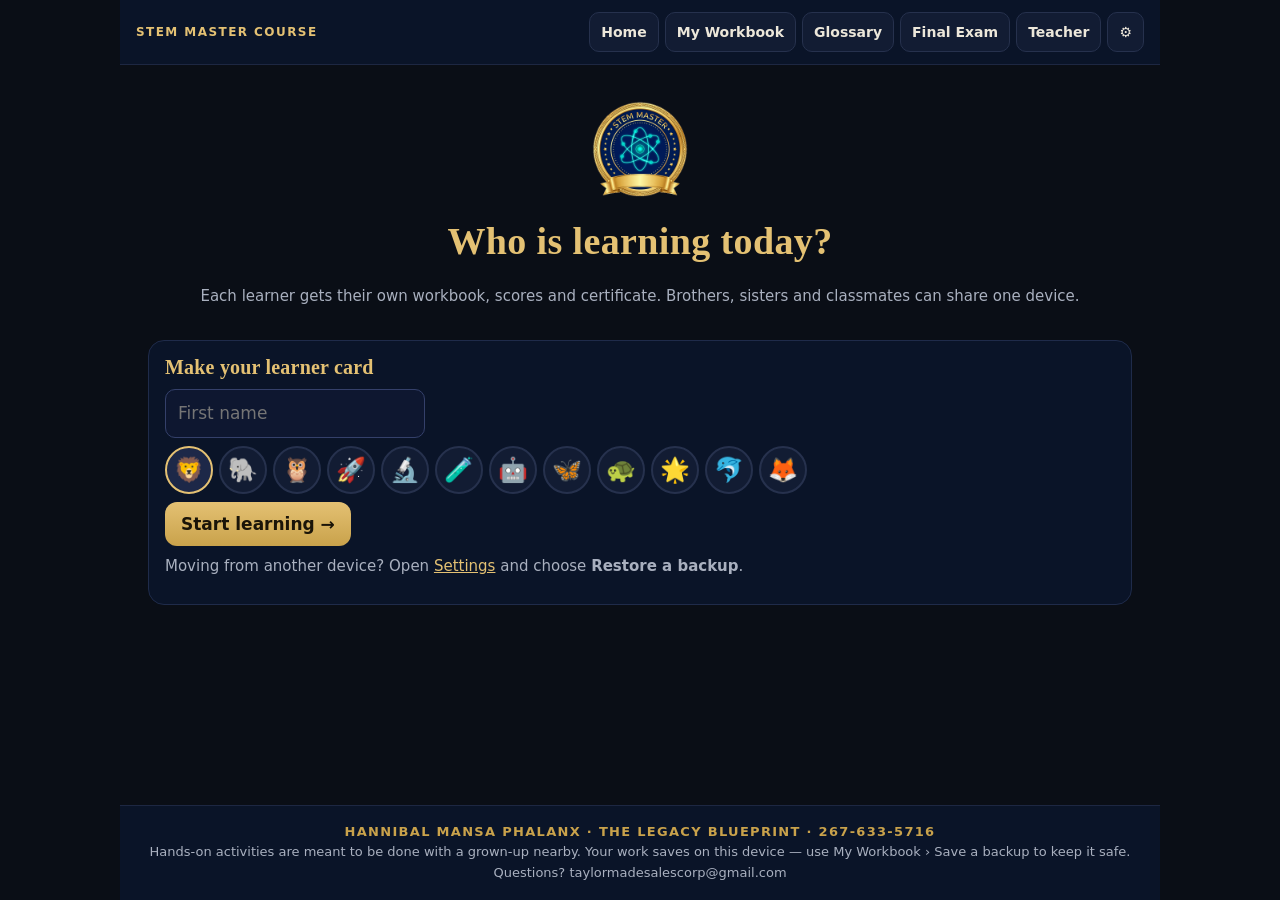
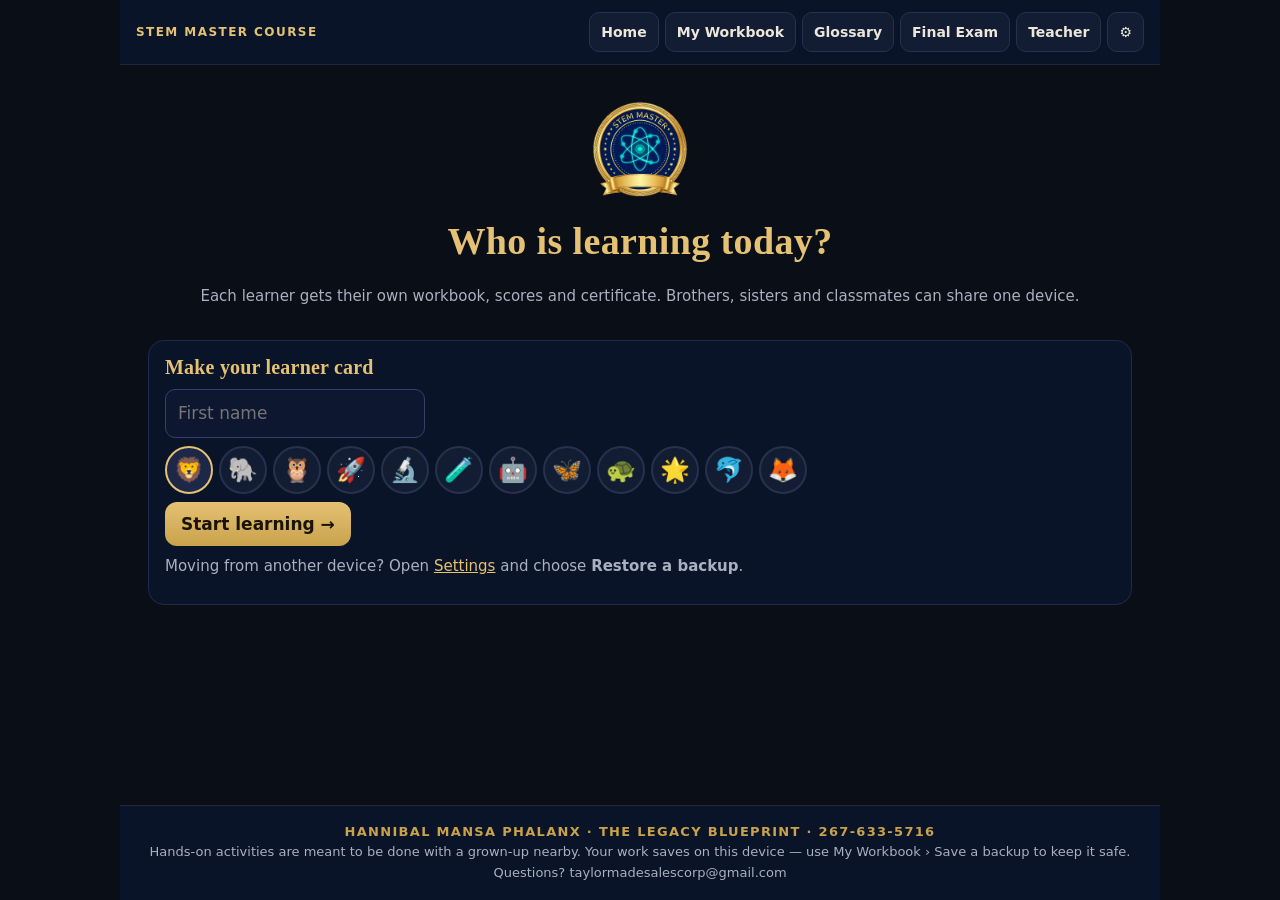
